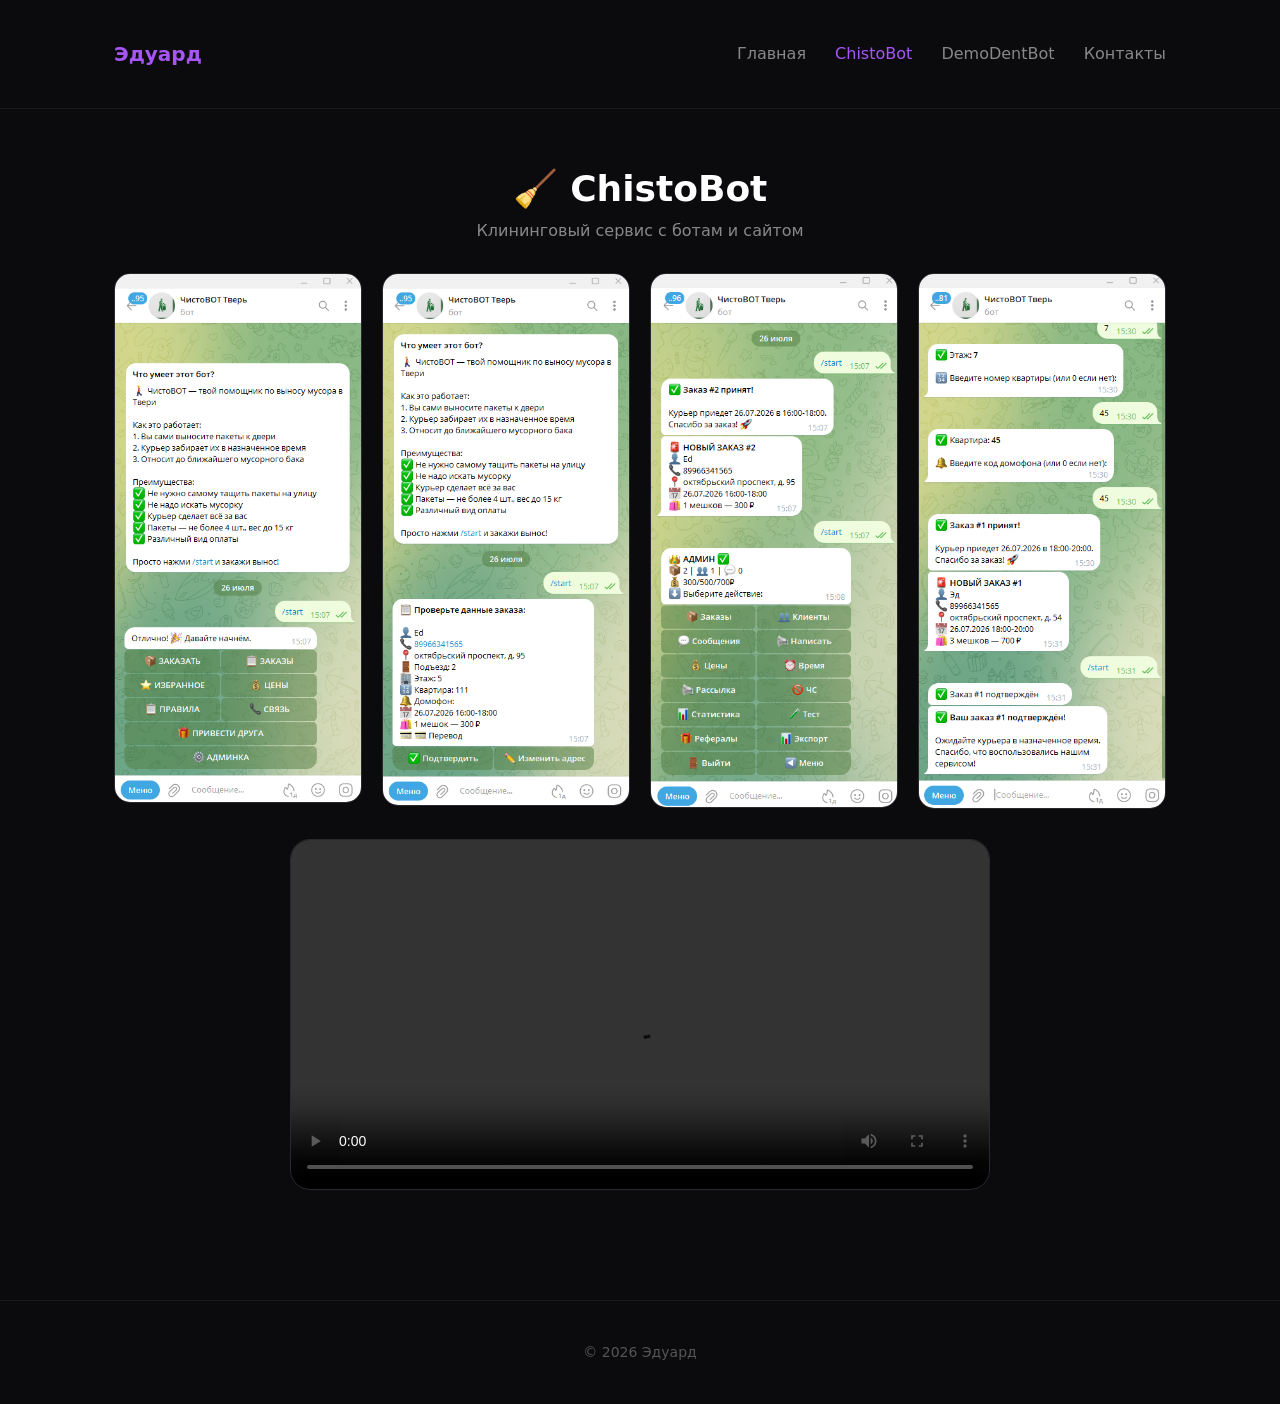
==== chistobot.html @ bc6bec94 "31" ====
<!DOCTYPE html>
<html lang="ru">

<head>
    <meta charset="UTF-8">
    <meta name="viewport" content="width=device-width, initial-scale=1.0">
    <title>ChistoBot | Эдуард</title>
    <link rel="stylesheet" href="style.css">
</head>

<body>
    <nav class="navbar">
        <div class="container">
            <div class="logo">Эдуард</div>
            <div class="menu">
                <a href="index.html">Главная</a>
                <a href="chistobot.html" class="active">ChistoBot</a>
                <a href="dentbot.html">DemoDentBot</a>
                <a href="contact.html">Контакты</a>
            </div>
        </div>
    </nav>

    <div class="container">
        <section class="section" style="border-top:none;">
            <h1 style="font-size: 36px; text-align: center; color: #fff;">🧹 ChistoBot</h1>
            <p style="text-align: center; color: #888; margin-bottom: 30px;">Клининговый сервис с ботам и сайтом</p>

            <div class="gallery-grid">
                <img src="images/screenshot1.png" alt="screenshot1">
                <img src="images/screenshot2.png" alt="screenshot2">
                <img src="images/screenshot3.png" alt="screenshot3">
                <img src="images/screenshot4.png" alt="screenshot4">
            </div>

            <div class="video-wrapper">
                <video controls>
                    <source src="video/demo.mp4" type="video/mp4">
                </video>
            </div>
        </section>
    </div>
    <footer>
        <p>© 2026 Эдуард</p>
    </footer>
</body>

</html>
---- style.css ----
/* --- Общие настройки --- */
* {
    margin: 0;
    padding: 0;
    box-sizing: border-box;
}

body {
    font-family: 'Segoe UI', system-ui, sans-serif;
    background: #0b0b0e;
    color: #f0f0f0;
    line-height: 1.6;
    padding-top: 80px;
    /* отступ под меню */
}

.container {
    max-width: 1100px;
    margin: 0 auto;
    padding: 20px 24px;
}

/* --- Меню навигации --- */
.navbar {
    position: fixed;
    top: 0;
    left: 0;
    width: 100%;
    background: #0b0b0e;
    padding: 18px 0;
    border-bottom: 1px solid #1a1a1e;
    z-index: 1000;
}

.navbar .container {
    display: flex;
    justify-content: space-between;
    align-items: center;
}

.navbar .logo {
    font-size: 20px;
    font-weight: 700;
    color: #a855f7;
}

.navbar .menu a {
    color: #888;
    text-decoration: none;
    margin-left: 24px;
    font-weight: 500;
    transition: 0.3s;
}

.navbar .menu a:hover,
.navbar .menu a.active {
    color: #a855f7;
}

/* --- Кнопки --- */
.btn {
    display: inline-block;
    padding: 12px 32px;
    border-radius: 40px;
    text-decoration: none;
    font-weight: 700;
    font-size: 15px;
    transition: 0.3s;
    border: none;
}

.btn-primary {
    background: linear-gradient(135deg, #7b2ffc, #a855f7);
    color: #fff;
    box-shadow: 0 4px 20px rgba(123, 47, 252, 0.35);
}

.btn-primary:hover {
    transform: translateY(-2px);
    box-shadow: 0 8px 30px rgba(123, 47, 252, 0.5);
}

/* --- Секции --- */
.section {
    padding: 60px 0;
    border-top: 1px solid #1a1a1e;
}

.section-title {
    font-size: 34px;
    font-weight: 700;
    text-align: center;
    margin-bottom: 12px;
}

.section-sub {
    text-align: center;
    color: #888;
    font-size: 17px;
    margin-bottom: 40px;
}

/* --- Галерея --- */
.gallery-grid {
    display: grid;
    grid-template-columns: repeat(auto-fit, minmax(220px, 1fr));
    gap: 20px;
    margin: 20px 0;
}

.gallery-grid img {
    width: 100%;
    border-radius: 16px;
    border: 1px solid #2a2a2e;
    transition: 0.3s;
}

.gallery-grid img:hover {
    transform: scale(1.02);
    border-color: #7b2ffc;
}

/* --- Видео --- */
.video-wrapper {
    max-width: 700px;
    margin: 30px auto;
    border-radius: 20px;
    overflow: hidden;
    border: 1px solid #2a2a2e;
    background: #000;
}

.video-wrapper video {
    width: 100%;
    display: block;
}

.video-caption {
    text-align: center;
    color: #888;
    font-size: 14px;
    margin-top: 12px;
}

/* --- Карточки проектов на главной --- */
.cards-grid {
    display: grid;
    grid-template-columns: repeat(auto-fit, minmax(280px, 1fr));
    gap: 30px;
}

.card {
    background: #141418;
    padding: 30px;
    border-radius: 20px;
    border: 1px solid #222;
    transition: 0.3s;
    text-align: center;
}

.card:hover {
    border-color: #7b2ffc;
    transform: translateY(-5px);
}

.card h3 {
    font-size: 22px;
    margin: 10px 0;
    color: #fff;
}

.card p {
    color: #aaa;
    font-size: 15px;
    margin-bottom: 20px;
}

/* --- Цены --- */
.prices-grid {
    display: grid;
    grid-template-columns: repeat(auto-fit, minmax(240px, 1fr));
    gap: 30px;
}

.price-card {
    background: #141418;
    padding: 30px;
    border-radius: 20px;
    border: 1px solid #222;
    text-align: center;
}

.price-card .price {
    font-size: 34px;
    font-weight: 700;
    color: #00d4ff;
}

.price-card ul {
    list-style: none;
    text-align: left;
    margin: 16px 0;
    padding: 0 10px;
}

.price-card ul li {
    padding: 6px 0;
    color: #bbb;
    border-bottom: 1px solid #1e1e22;
}

/* --- Подвал --- */
footer {
    text-align: center;
    padding: 40px 0;
    border-top: 1px solid #1a1a1e;
    color: #555;
    font-size: 14px;
}

footer a {
    color: #a855f7;
    text-decoration: none;
}

.footer-links {
    display: flex;
    gap: 20px;
    justify-content: center;
    flex-wrap: wrap;
    margin-top: 12px;
}

.footer-links a {
    color: #888;
    text-decoration: none;
    font-size: 14px;
}

.footer-links a:hover {
    color: #fff;
}

/* --- Адаптивность --- */
@media (max-width: 768px) {
    .navbar .container {
        flex-direction: column;
        gap: 12px;
    }

    .navbar .menu a {
        margin: 0 10px;
        font-size: 14px;
    }

    .section-title {
        font-size: 28px;
    }
}
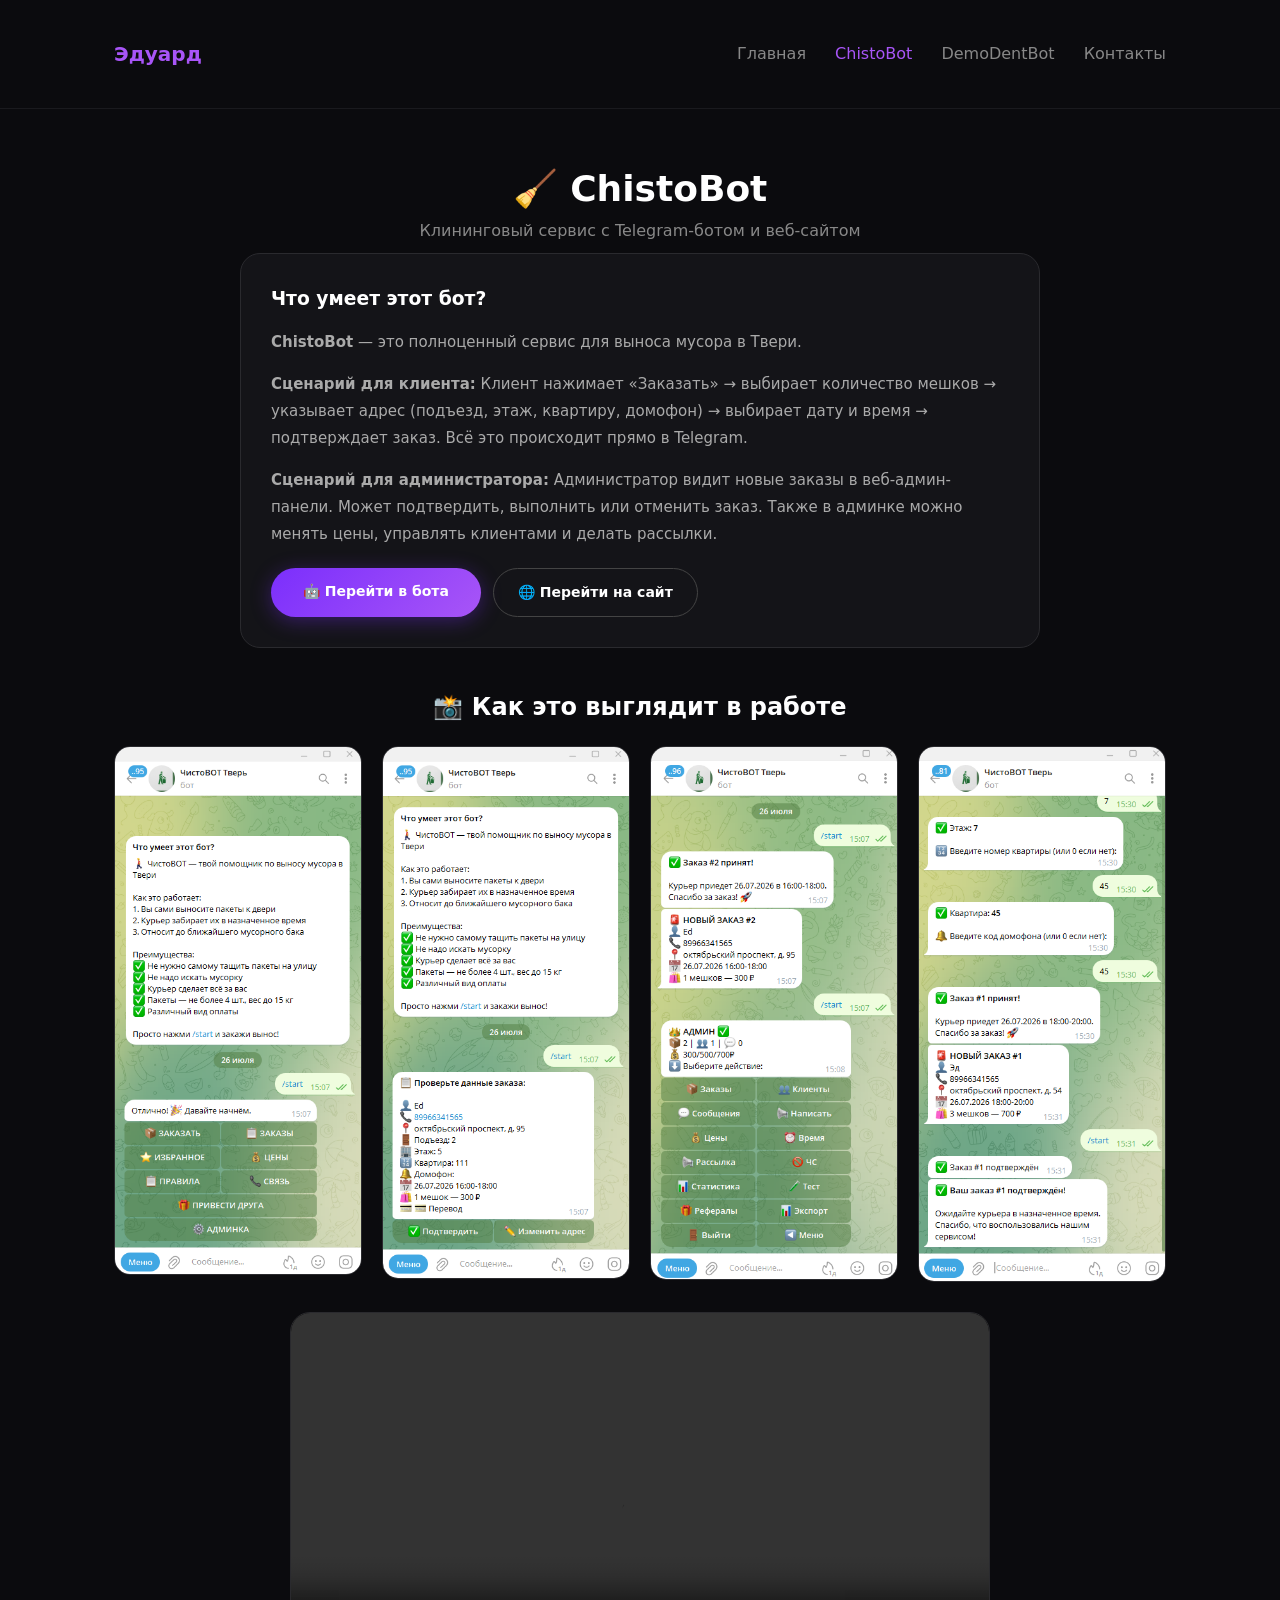
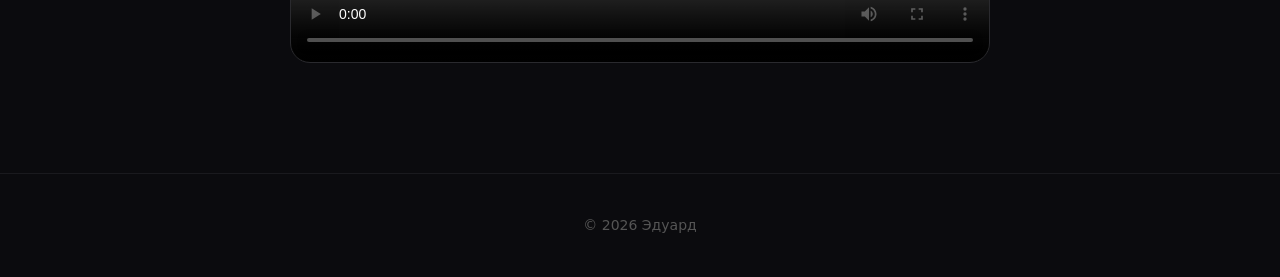
==== commit 3b286671: "22" ====
--- a/chistobot.html
+++ b/chistobot.html
@@ -24,8 +24,38 @@
     <div class="container">
         <section class="section" style="border-top:none;">
             <h1 style="font-size: 36px; text-align: center; color: #fff;">🧹 ChistoBot</h1>
-            <p style="text-align: center; color: #888; margin-bottom: 30px;">Клининговый сервис с ботам и сайтом</p>
+            <p style="text-align: center; color: #888; margin-bottom: 10px;">Клининговый сервис с Telegram-ботом и
+                веб-сайтом</p>
 
+            <!-- ОПИСАНИЕ ПРОЕКТА -->
+            <div
+                style="max-width: 800px; margin: 0 auto 40px; background: #141418; padding: 30px; border-radius: 20px; border: 1px solid #2a2a2e;">
+                <h3 style="color: #fff; margin-bottom: 15px;">Что умеет этот бот?</h3>
+                <p style="color: #aaa; font-size: 15px; line-height: 1.8;">
+                    <b>ChistoBot</b> — это полноценный сервис для выноса мусора в Твери.
+                </p>
+                <p style="color: #aaa; font-size: 15px; line-height: 1.8; margin-top: 15px;">
+                    <b>Сценарий для клиента:</b>
+                    Клиент нажимает «Заказать» → выбирает количество мешков → указывает адрес (подъезд, этаж, квартиру,
+                    домофон) → выбирает дату и время → подтверждает заказ. Всё это происходит прямо в Telegram.
+                </p>
+                <p style="color: #aaa; font-size: 15px; line-height: 1.8; margin-top: 15px;">
+                    <b>Сценарий для администратора:</b>
+                    Администратор видит новые заказы в веб-админ-панели. Может подтвердить, выполнить или отменить
+                    заказ. Также в админке можно менять цены, управлять клиентами и делать рассылки.
+                </p>
+                <div style="margin-top: 20px; display: flex; gap: 12px; flex-wrap: wrap;">
+                    <a href="https://t.me/chistobot_tver_bot" target="_blank" class="btn btn-primary"
+                        style="font-size: 14px;">🤖 Перейти в бота</a>
+                    <a href="https://chistobot-site-btt9.onrender.com" target="_blank" class="btn btn-secondary"
+                        style="font-size: 14px; border:1px solid #444; border-radius:40px; color:#fff; text-decoration:none; padding: 12px 24px;">🌐
+                        Перейти на сайт</a>
+                </div>
+            </div>
+
+            <!-- ГАЛЕРЕЯ СКРИНШОТОВ -->
+            <h2 style="text-align: center; color: #fff; font-size: 24px; margin-bottom: 20px;">📸 Как это выглядит в
+                работе</h2>
             <div class="gallery-grid">
                 <img src="images/screenshot1.png" alt="screenshot1">
                 <img src="images/screenshot2.png" alt="screenshot2">
@@ -33,6 +63,7 @@
                 <img src="images/screenshot4.png" alt="screenshot4">
             </div>
 
+            <!-- ВИДЕО -->
             <div class="video-wrapper">
                 <video controls>
                     <source src="video/demo.mp4" type="video/mp4">
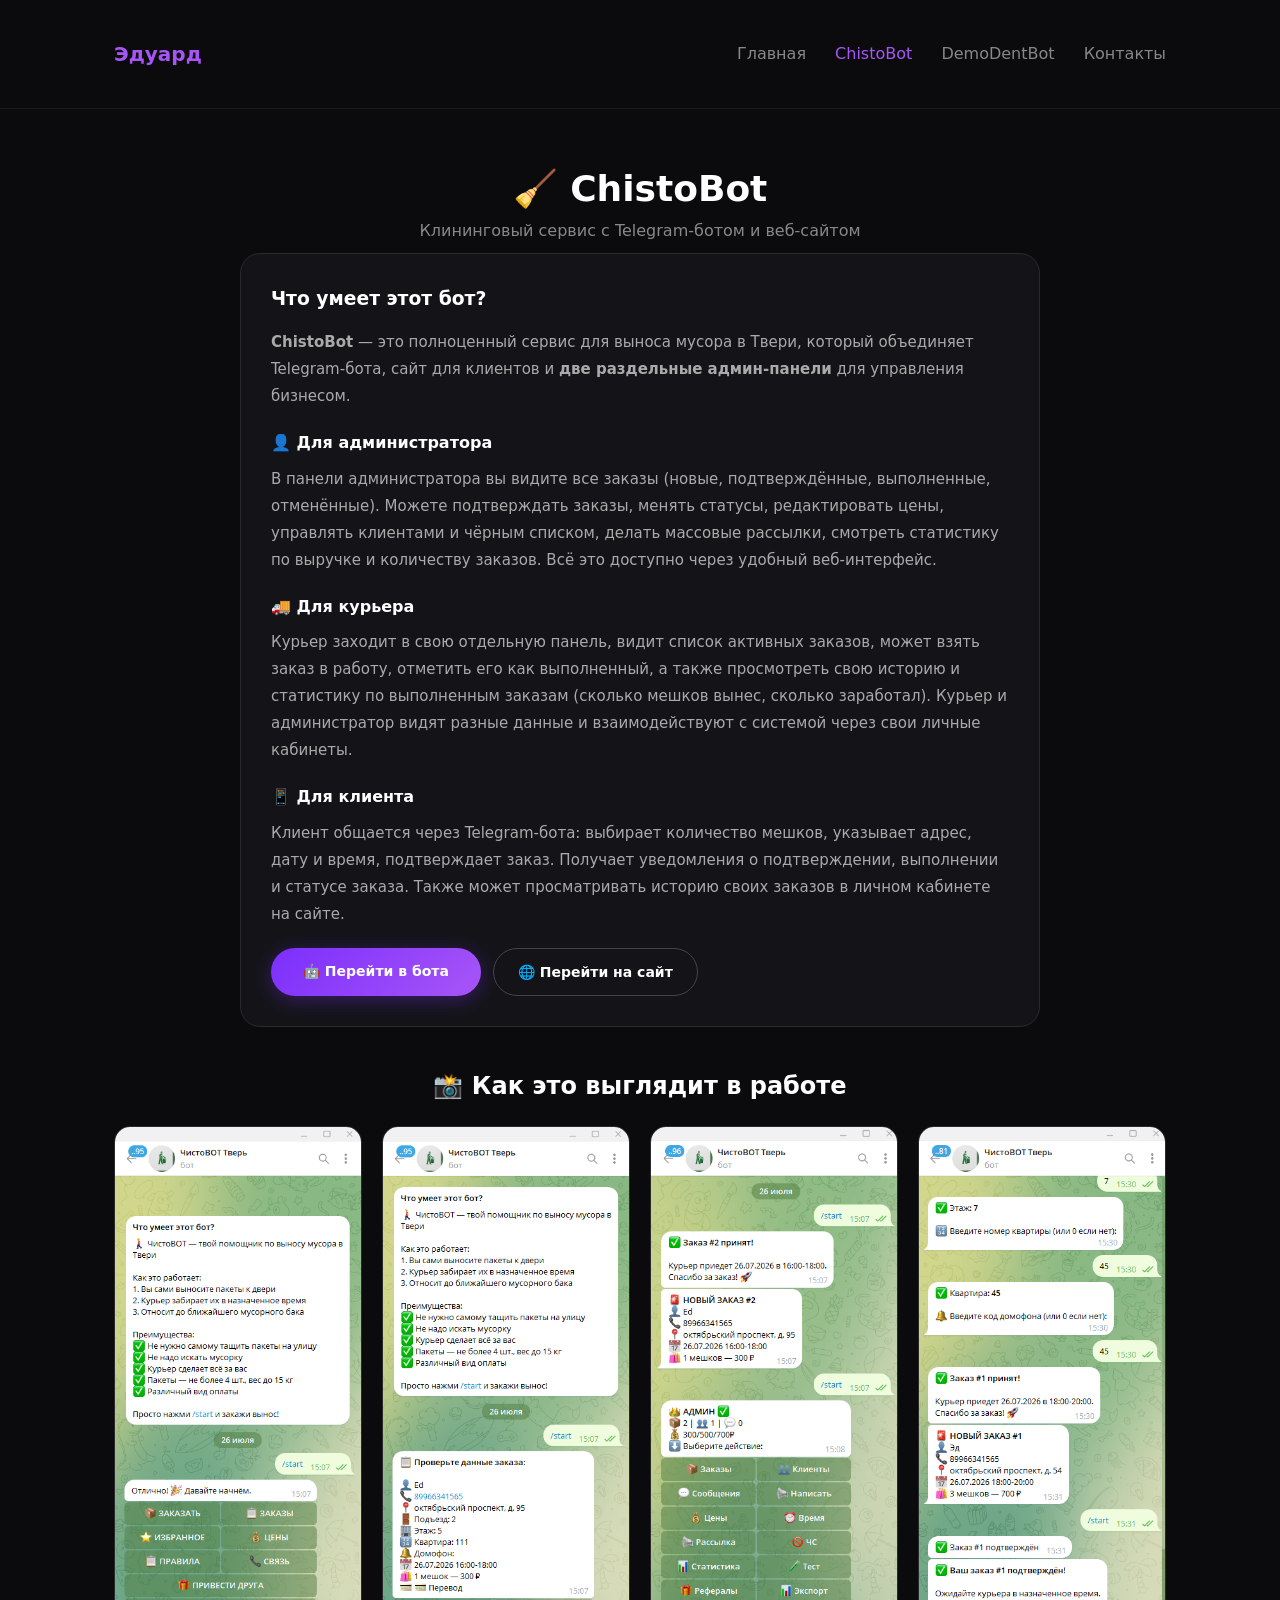
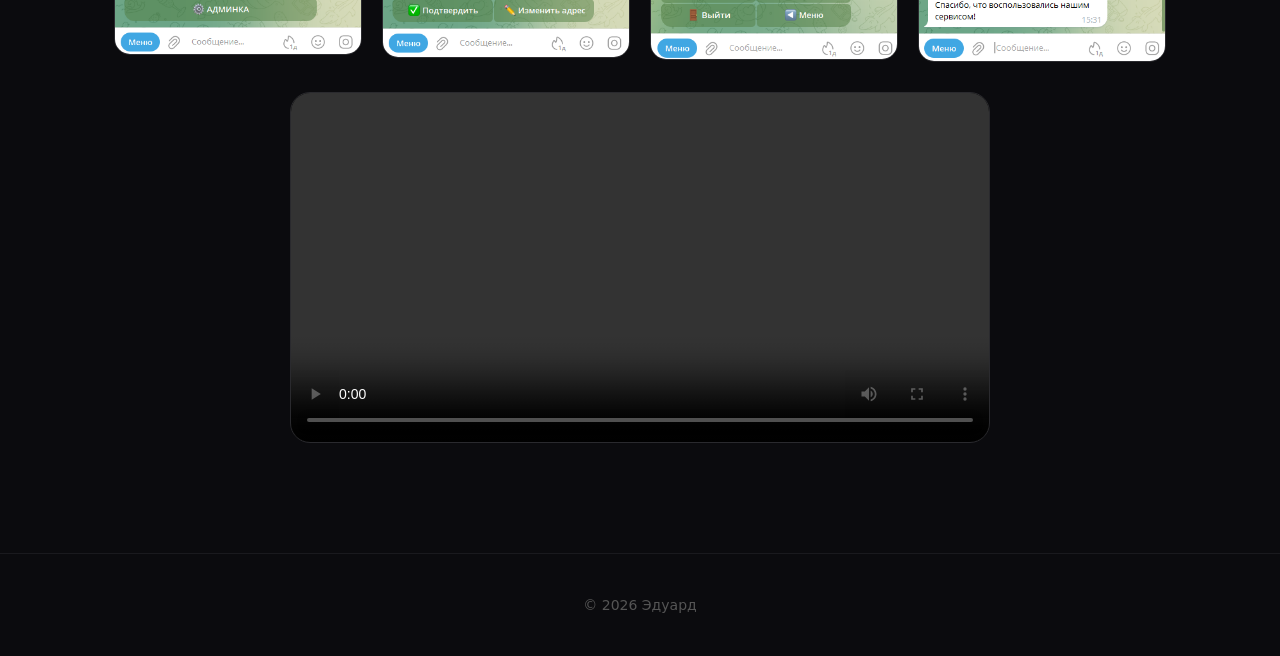
==== commit 0b8a2b0c: "12" ====
--- a/chistobot.html
+++ b/chistobot.html
@@ -32,18 +32,33 @@
                 style="max-width: 800px; margin: 0 auto 40px; background: #141418; padding: 30px; border-radius: 20px; border: 1px solid #2a2a2e;">
                 <h3 style="color: #fff; margin-bottom: 15px;">Что умеет этот бот?</h3>
                 <p style="color: #aaa; font-size: 15px; line-height: 1.8;">
-                    <b>ChistoBot</b> — это полноценный сервис для выноса мусора в Твери.
+                    <b>ChistoBot</b> — это полноценный сервис для выноса мусора в Твери, который объединяет
+                    Telegram-бота, сайт для клиентов и <b>две раздельные админ-панели</b> для управления бизнесом.
                 </p>
-                <p style="color: #aaa; font-size: 15px; line-height: 1.8; margin-top: 15px;">
-                    <b>Сценарий для клиента:</b>
-                    Клиент нажимает «Заказать» → выбирает количество мешков → указывает адрес (подъезд, этаж, квартиру,
-                    домофон) → выбирает дату и время → подтверждает заказ. Всё это происходит прямо в Telegram.
+
+                <h4 style="color: #fff; margin: 20px 0 10px;">👤 Для администратора</h4>
+                <p style="color: #aaa; font-size: 15px; line-height: 1.8;">
+                    В панели администратора вы видите все заказы (новые, подтверждённые, выполненные, отменённые).
+                    Можете подтверждать заказы, менять статусы, редактировать цены, управлять клиентами и чёрным
+                    списком, делать массовые рассылки, смотреть статистику по выручке и количеству заказов. Всё это
+                    доступно через удобный веб-интерфейс.
                 </p>
-                <p style="color: #aaa; font-size: 15px; line-height: 1.8; margin-top: 15px;">
-                    <b>Сценарий для администратора:</b>
-                    Администратор видит новые заказы в веб-админ-панели. Может подтвердить, выполнить или отменить
-                    заказ. Также в админке можно менять цены, управлять клиентами и делать рассылки.
+
+                <h4 style="color: #fff; margin: 20px 0 10px;">🚚 Для курьера</h4>
+                <p style="color: #aaa; font-size: 15px; line-height: 1.8;">
+                    Курьер заходит в свою отдельную панель, видит список активных заказов, может взять заказ в работу,
+                    отметить его как выполненный, а также просмотреть свою историю и статистику по выполненным заказам
+                    (сколько мешков вынес, сколько заработал). Курьер и администратор видят разные данные и
+                    взаимодействуют с системой через свои личные кабинеты.
                 </p>
+
+                <h4 style="color: #fff; margin: 20px 0 10px;">📱 Для клиента</h4>
+                <p style="color: #aaa; font-size: 15px; line-height: 1.8;">
+                    Клиент общается через Telegram-бота: выбирает количество мешков, указывает адрес, дату и время,
+                    подтверждает заказ. Получает уведомления о подтверждении, выполнении и статусе заказа. Также может
+                    просматривать историю своих заказов в личном кабинете на сайте.
+                </p>
+
                 <div style="margin-top: 20px; display: flex; gap: 12px; flex-wrap: wrap;">
                     <a href="https://t.me/chistobot_tver_bot" target="_blank" class="btn btn-primary"
                         style="font-size: 14px;">🤖 Перейти в бота</a>
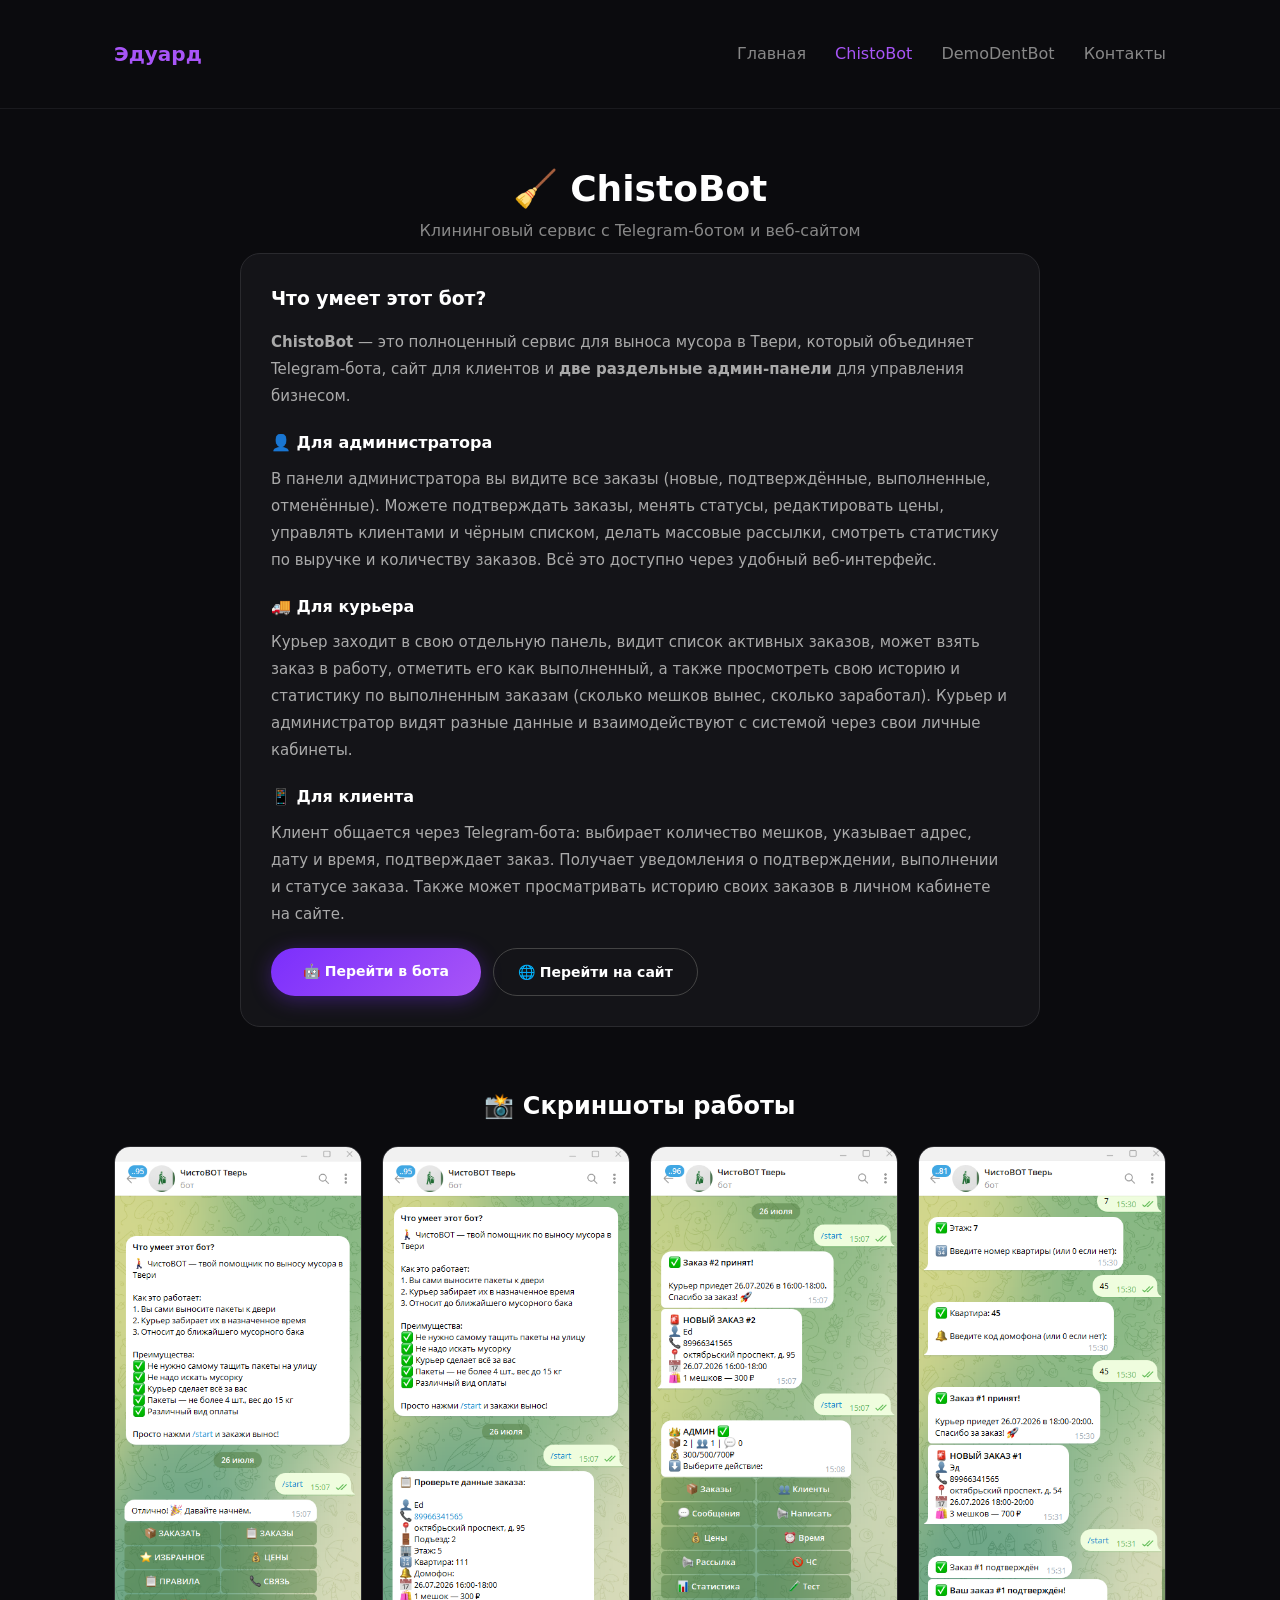
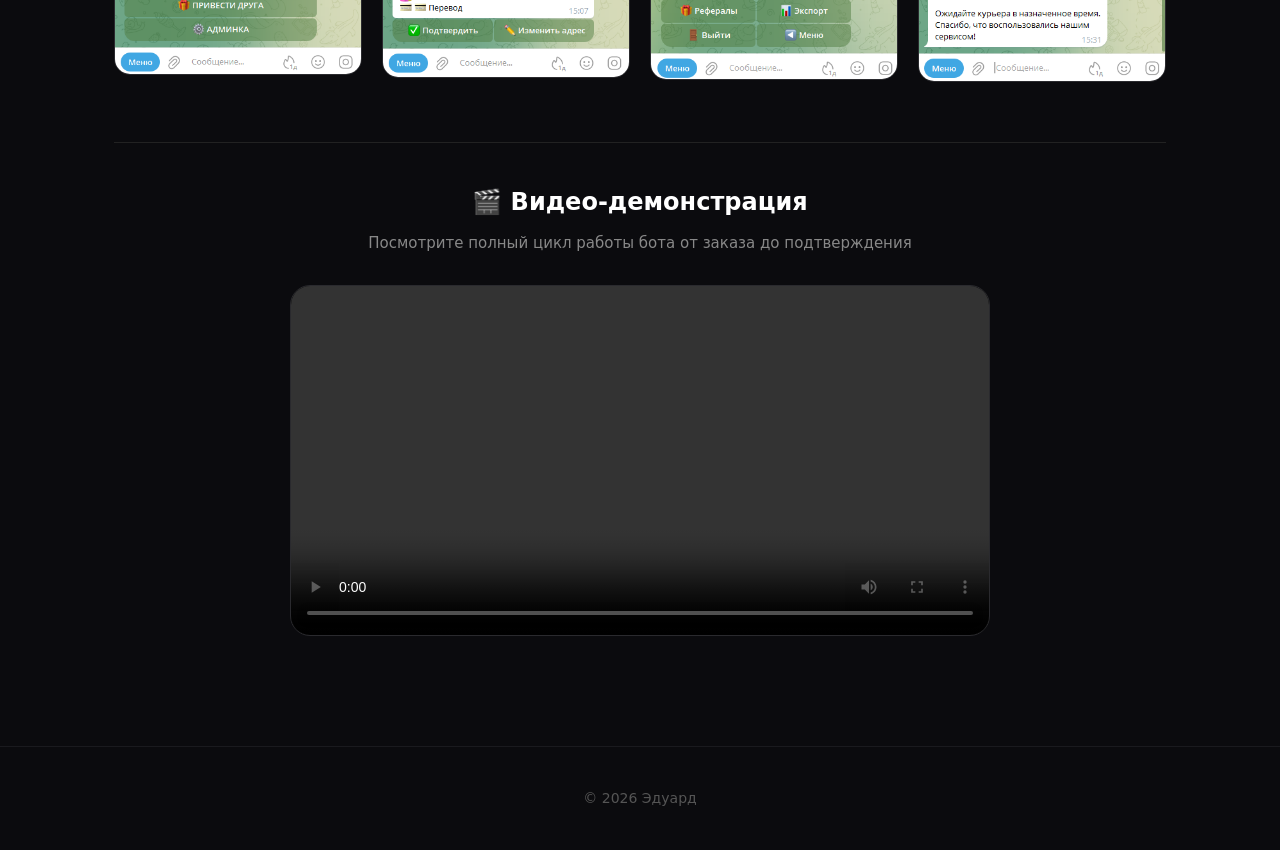
==== commit 3f0d9b41: "2" ====
--- a/chistobot.html
+++ b/chistobot.html
@@ -68,24 +68,106 @@
                 </div>
             </div>
 
-            <!-- ГАЛЕРЕЯ СКРИНШОТОВ -->
-            <h2 style="text-align: center; color: #fff; font-size: 24px; margin-bottom: 20px;">📸 Как это выглядит в
-                работе</h2>
-            <div class="gallery-grid">
-                <img src="images/screenshot1.png" alt="screenshot1">
-                <img src="images/screenshot2.png" alt="screenshot2">
-                <img src="images/screenshot3.png" alt="screenshot3">
-                <img src="images/screenshot4.png" alt="screenshot4">
+            <!-- БЛОК СКРИНШОТОВ -->
+            <div style="margin-top: 60px;">
+                <h2 style="text-align: center; color: #fff; font-size: 24px; margin-bottom: 20px;">📸 Скриншоты работы
+                </h2>
+                <div class="gallery-grid" id="gallery">
+                    <img src="images/screenshot1.png" alt="screenshot1" onclick="openLightbox(this)">
+                    <img src="images/screenshot2.png" alt="screenshot2" onclick="openLightbox(this)">
+                    <img src="images/screenshot3.png" alt="screenshot3" onclick="openLightbox(this)">
+                    <img src="images/screenshot4.png" alt="screenshot4" onclick="openLightbox(this)">
+                </div>
             </div>
 
-            <!-- ВИДЕО -->
-            <div class="video-wrapper">
-                <video controls>
-                    <source src="video/demo.mp4" type="video/mp4">
-                </video>
+            <!-- БЛОК ВИДЕО -->
+            <div style="margin-top: 60px; border-top: 1px solid #222; padding-top: 40px;">
+                <h2 style="text-align: center; color: #fff; font-size: 24px; margin-bottom: 10px;">🎬 Видео-демонстрация
+                </h2>
+                <p style="text-align: center; color: #888; font-size: 15px; margin-bottom: 30px;">Посмотрите полный цикл
+                    работы бота от заказа до подтверждения</p>
+                <div class="video-wrapper">
+                    <video controls>
+                        <source src="video/demo.mp4" type="video/mp4">
+                    </video>
+                </div>
             </div>
+
         </section>
     </div>
+
+    <!-- ===== ЛАЙТБОКС (ОТКРЫТИЕ КАРТИНОК В ПОЛНЫЙ ЭКРАН) ===== -->
+    <div id="lightbox" class="lightbox" onclick="closeLightbox()">
+        <span class="close">&times;</span>
+        <img id="lightbox-img" src="" alt="">
+    </div>
+
+    <style>
+        /* Стили для лайтбокса */
+        .lightbox {
+            display: none;
+            position: fixed;
+            z-index: 9999;
+            left: 0;
+            top: 0;
+            width: 100%;
+            height: 100%;
+            background: rgba(0, 0, 0, 0.95);
+            justify-content: center;
+            align-items: center;
+            cursor: pointer;
+        }
+
+        .lightbox.active {
+            display: flex;
+        }
+
+        .lightbox img {
+            max-width: 90%;
+            max-height: 90%;
+            border-radius: 16px;
+            box-shadow: 0 0 60px rgba(123, 47, 252, 0.2);
+        }
+
+        .lightbox .close {
+            position: absolute;
+            top: 30px;
+            right: 40px;
+            color: #fff;
+            font-size: 40px;
+            font-weight: bold;
+            cursor: pointer;
+            transition: 0.3s;
+        }
+
+        .lightbox .close:hover {
+            color: #a855f7;
+            transform: rotate(90deg);
+        }
+    </style>
+
+    <script>
+        // Функция для открытия лайтбокса
+        function openLightbox(element) {
+            document.getElementById('lightbox-img').src = element.src;
+            document.getElementById('lightbox').classList.add('active');
+            document.body.style.overflow = 'hidden'; // Блокируем прокрутку страницы
+        }
+
+        // Функция для закрытия лайтбокса
+        function closeLightbox() {
+            document.getElementById('lightbox').classList.remove('active');
+            document.body.style.overflow = 'auto'; // Возвращаем прокрутку
+        }
+
+        // Закрытие по клавише ESC
+        document.addEventListener('keydown', function (e) {
+            if (e.key === 'Escape') {
+                closeLightbox();
+            }
+        });
+    </script>
+
     <footer>
         <p>© 2026 Эдуард</p>
     </footer>
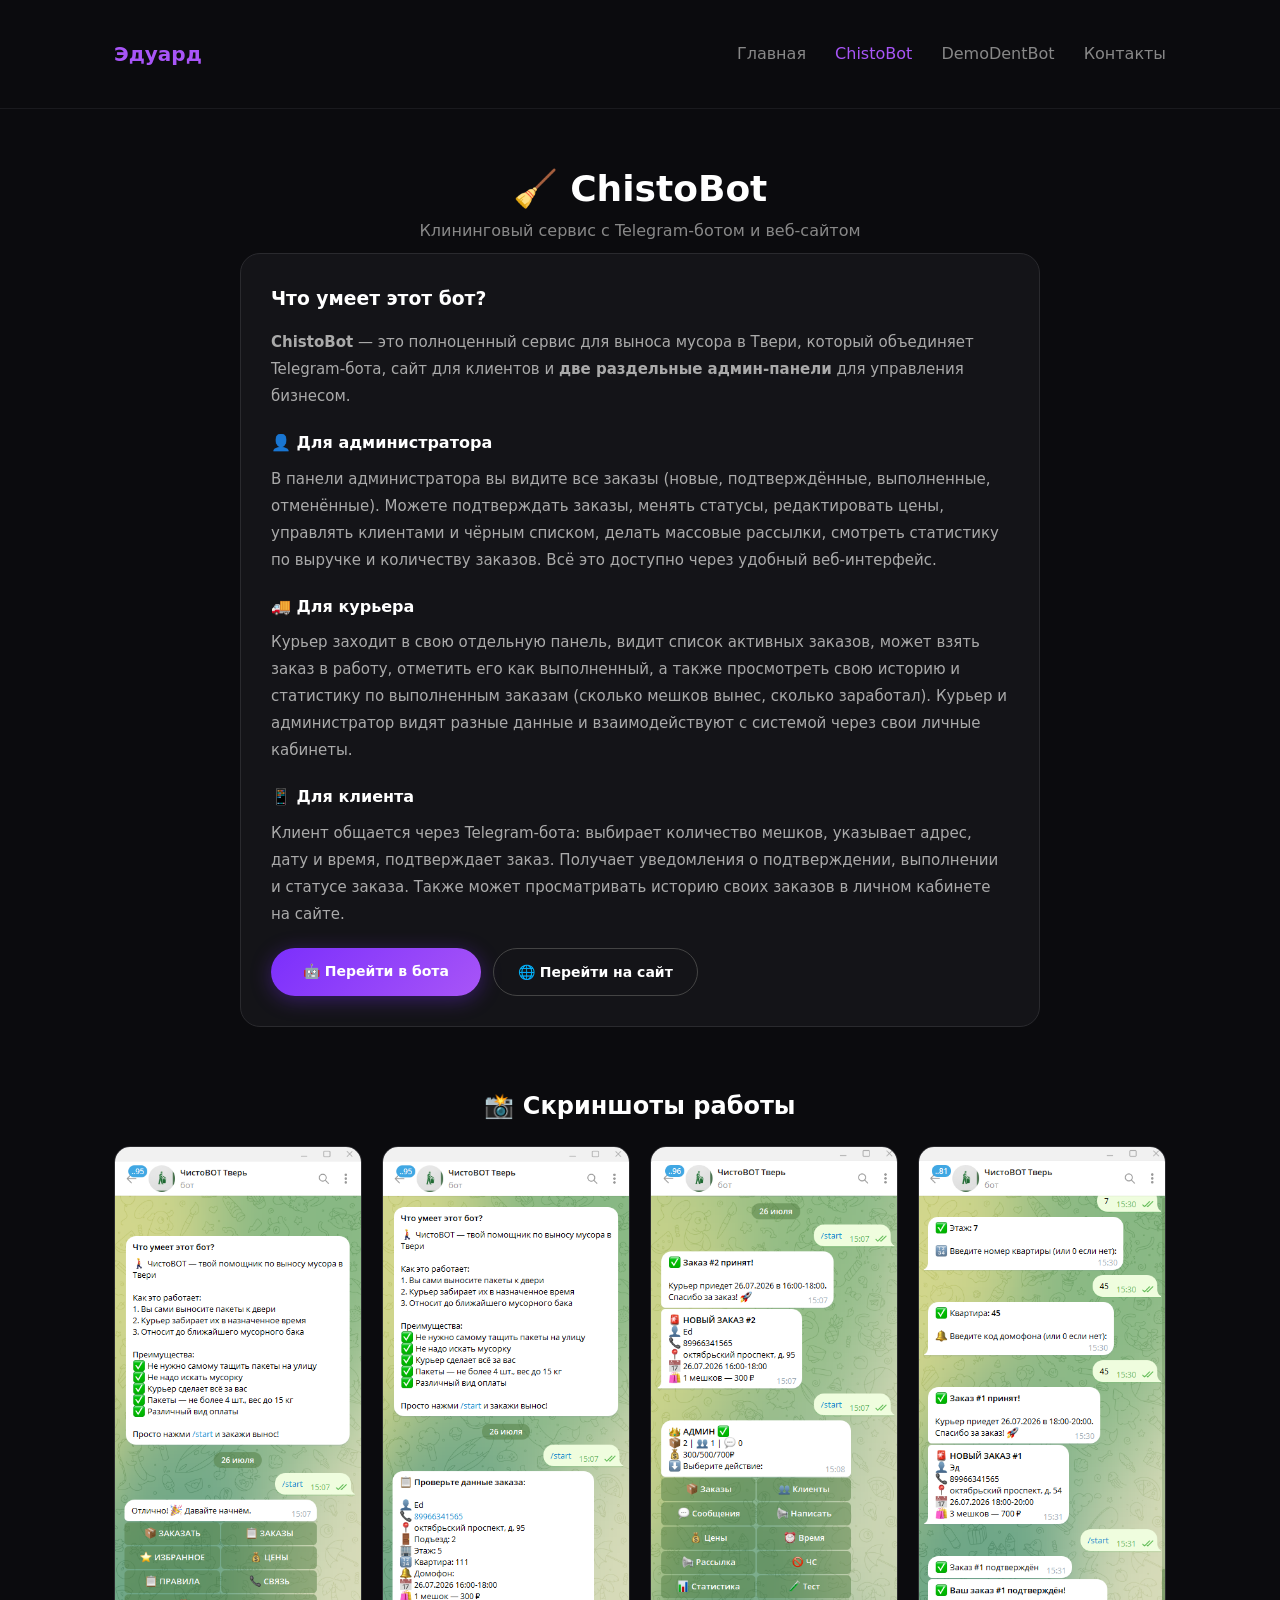
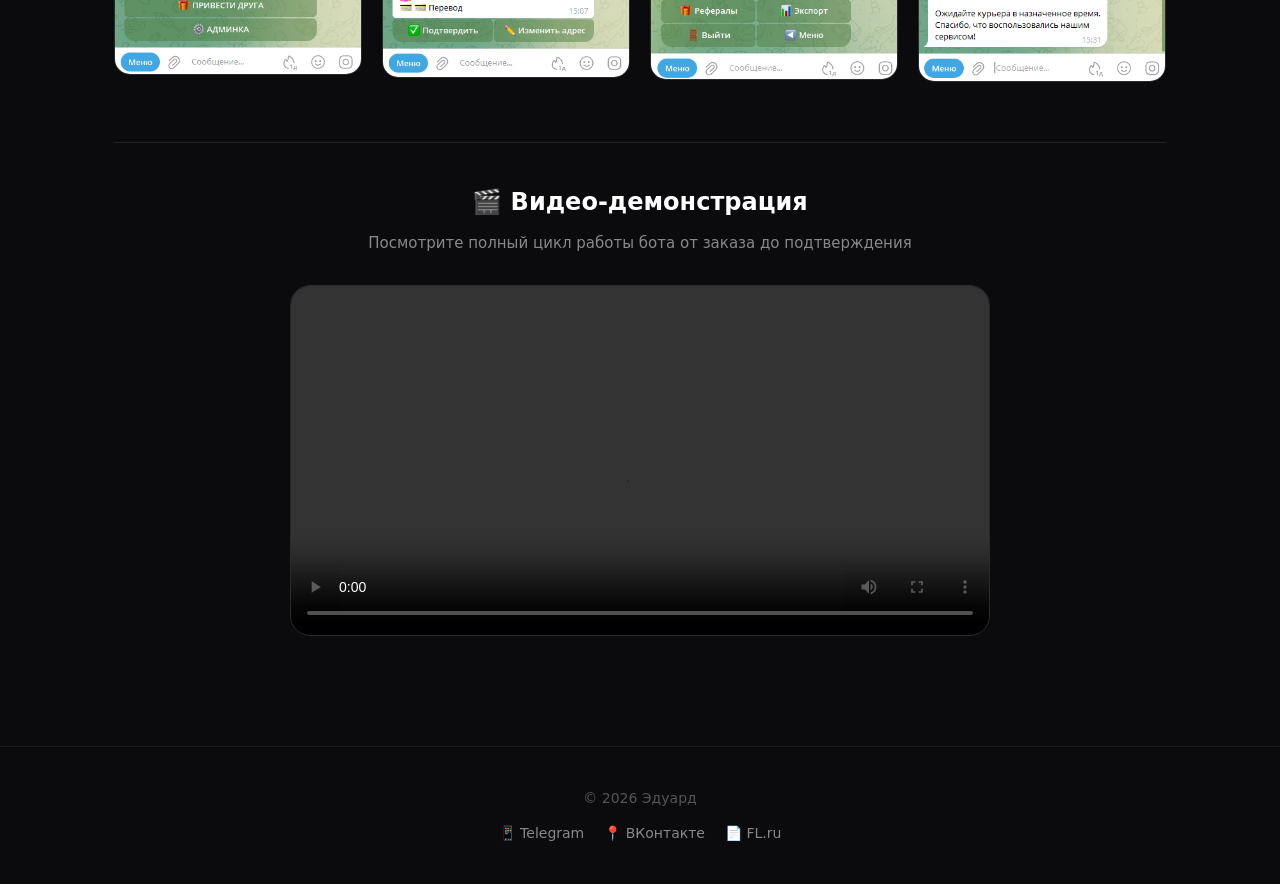
==== commit 8db601e1: "12" ====
--- a/chistobot.html
+++ b/chistobot.html
@@ -170,6 +170,11 @@
 
     <footer>
         <p>© 2026 Эдуард</p>
+        <div class="footer-links">
+            <a href="https://t.me/eduardburin" target="_blank">📱 Telegram</a>
+            <a href="https://vk.ru/llevvw" target="_blank">📍 ВКонтакте</a>
+            <a href="https://www.fl.ru/users/eduardburin/portfolio/" target="_blank">📄 FL.ru</a>
+        </div>
     </footer>
 </body>
 
--- a/style.css
+++ b/style.css
@@ -6,12 +6,11 @@
 }
 
 body {
-    font-family: 'Segoe UI', system-ui, sans-serif;
+    font-family: 'Segoe UI', system-ui, -apple-system, sans-serif;
     background: #0b0b0e;
     color: #f0f0f0;
     line-height: 1.6;
     padding-top: 80px;
-    /* отступ под меню */
 }
 
 .container {
@@ -142,7 +141,7 @@
     margin-top: 12px;
 }
 
-/* --- Карточки проектов на главной --- */
+/* --- Карточки проектов --- */
 .cards-grid {
     display: grid;
     grid-template-columns: repeat(auto-fit, minmax(280px, 1fr));
@@ -209,6 +208,38 @@
     border-bottom: 1px solid #1e1e22;
 }
 
+/* --- FAQ --- */
+.faq-item {
+    background: #141418;
+    border: 1px solid #222;
+    border-radius: 16px;
+    padding: 20px 24px;
+    margin-bottom: 16px;
+    cursor: pointer;
+    transition: 0.3s ease;
+}
+
+.faq-item:hover {
+    border-color: #7b2ffc;
+}
+
+.faq-item h4 {
+    font-size: 18px;
+    color: #fff;
+    margin-bottom: 6px;
+}
+
+.faq-item .answer {
+    max-height: 0;
+    overflow: hidden;
+    transition: max-height 0.3s ease;
+}
+
+.faq-item.open .answer {
+    max-height: 200px;
+    padding-top: 10px;
+}
+
 /* --- Подвал --- */
 footer {
     text-align: center;
@@ -241,19 +272,67 @@
     color: #fff;
 }
 
-/* --- Адаптивность --- */
+/* ================================================ */
+/* === МОБИЛЬНАЯ АДАПТАЦИЯ (ТЕЛЕФОНЫ) === */
+/* ================================================ */
 @media (max-width: 768px) {
+    body {
+        padding-top: 120px;
+    }
+
     .navbar .container {
         flex-direction: column;
         gap: 12px;
     }
 
+    .navbar .logo {
+        font-size: 18px;
+    }
+
+    .navbar .menu {
+        display: flex;
+        flex-wrap: wrap;
+        justify-content: center;
+        gap: 8px;
+    }
+
     .navbar .menu a {
-        margin: 0 10px;
+        margin: 0;
         font-size: 14px;
+        padding: 4px 10px;
+    }
+
+    header h1 {
+        font-size: 26px !important;
+        line-height: 1.3;
+        padding: 0 10px;
+    }
+
+    header p {
+        font-size: 16px;
     }
 
     .section-title {
         font-size: 28px;
     }
+
+    .cards-grid {
+        grid-template-columns: 1fr;
+    }
+
+    .gallery-grid {
+        grid-template-columns: 1fr 1fr;
+    }
+
+    .container {
+        padding: 12px 16px;
+    }
+
+    .prices-grid {
+        grid-template-columns: 1fr;
+    }
+
+    .faq-item h4 {
+        font-size: 16px;
+    }
 }
